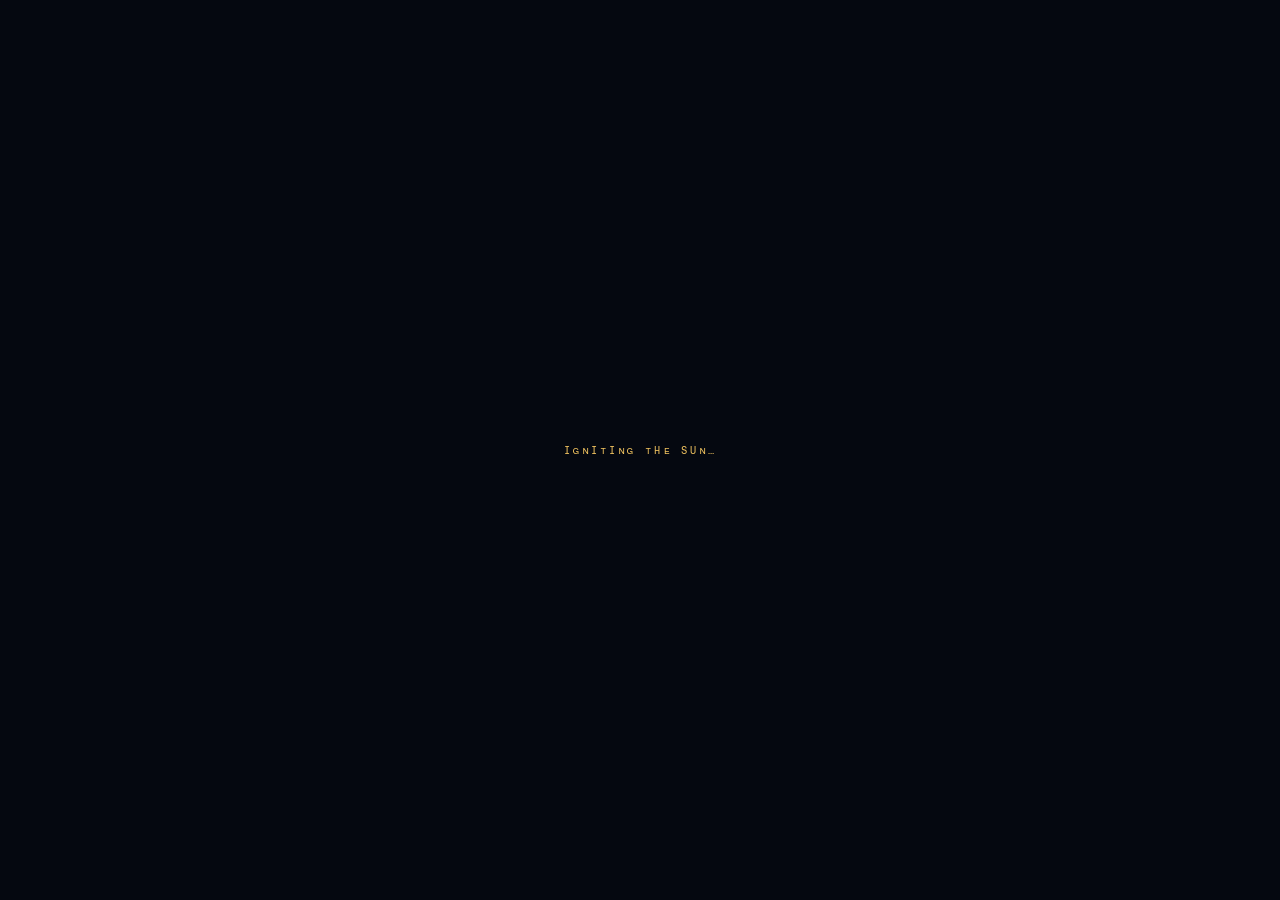
==== index.html @ e5426fbd "Extract shared scene bootstrap and a single body catalog. Collapse duplicated WebGL setup, planet ta" ====
<!DOCTYPE html>
<html lang="en">
<head>
<meta charset="UTF-8">
<meta name="viewport" content="width=device-width, initial-scale=1.0, viewport-fit=cover">
<title>Sol · Terra · Luna — A Light Study</title>
<meta name="description" content="An interactive 3D model of the Sun, Earth, and Moon — watch day and night, the Moon's phases, and eclipses unfold. Free, ad-free astronomy for curious kids.">
<meta name="theme-color" content="#050810">
<link rel="canonical" href="https://tinyastronomer.com/">
<link rel="icon" href="favicon.svg" type="image/svg+xml">
<link rel="apple-touch-icon" href="apple-touch-icon.png">
<meta property="og:type" content="website">
<meta property="og:site_name" content="An Interactive Solar System">
<meta property="og:title" content="Sol · Terra · Luna — A Light Study">
<meta property="og:description" content="An interactive 3D model of the Sun, Earth, and Moon — watch day and night, the Moon's phases, and eclipses unfold. Free, ad-free astronomy for curious kids.">
<meta property="og:url" content="https://tinyastronomer.com/">
<meta property="og:image" content="https://tinyastronomer.com/assets/og-cover.png">
<meta property="og:image:width" content="1200">
<meta property="og:image:height" content="630">
<meta name="twitter:card" content="summary_large_image">
<meta name="twitter:title" content="Sol · Terra · Luna — A Light Study">
<meta name="twitter:description" content="An interactive 3D model of the Sun, Earth, and Moon — watch day and night, the Moon's phases, and eclipses. Free, ad-free astronomy for kids.">
<meta name="twitter:image" content="https://tinyastronomer.com/assets/og-cover.png">
<link rel="preconnect" href="https://fonts.googleapis.com">
<link rel="preconnect" href="https://fonts.gstatic.com" crossorigin>
<link href="https://fonts.googleapis.com/css2?family=Fragment+Mono&family=Newsreader:opsz,wght@6..72,300;6..72,400;6..72,500;6..72,600&display=swap" rel="stylesheet">
<link rel="stylesheet" href="common.css?v=20260728-13">
<style>
  /* Shared design tokens & component styles live in common.css.
     Only page-specific rules for the light study remain here. */
  .info-panel { top: 132px; }
  .info-panel .fact-callout .fact-tag { color: var(--accent-warm); }

  /* ──── Side presets use the shared .side-rail / .rail-btn in common.css ──── */
  .preset-btn .num { margin-left: 0; }

  /* ──── Tooltip label colour variants (base .label-3d is in common.css) ──── */
  .label-3d.sun { color: var(--accent); border-color: rgba(244, 197, 96, 0.3); }
  .label-3d.earth { color: var(--accent-cool); border-color: rgba(106, 176, 255, 0.3); }
  .label-3d.moon { color: #c9c5b8; border-color: rgba(201, 197, 184, 0.3); }

  /* ──── Mobile ──── */
  @media (max-width: 820px) {
    .info-panel {
      top: auto;
      bottom: 200px;
      left: 16px;
      right: 16px;
      width: auto;
      padding: 16px 18px;
      max-height: min(42vh, calc(100dvh - 480px));
      overflow: auto;
    }
    .info-title { font-size: 18px; }
    .info-body { font-size: 12px; }
    .info-panel .fact-callout { font-size: 11px; margin-top: 10px; padding-top: 8px; }
    .speed-slider { width: 80px; }
    .toggle-btn { padding: 5px 8px; font-size: 8px; }
  }
  @media (max-height: 520px) and (orientation: landscape) {
    .info-panel { top: 80px !important; max-height: calc(100dvh - 156px) !important; }
  }
</style>
</head>
<body>

<main id="canvas-container" aria-label="3D model of the Sun, Earth, and Moon"></main>

<div class="loader" id="loader" role="status" aria-live="polite">
  <div class="loader-text">Igniting the sun…</div>
</div>
<noscript>
  <div class="loader" role="alert" style="z-index:101">
    <div class="loader-text" style="animation:none">JavaScript is required to explore this page.</div>
  </div>
</noscript>

<header class="header">
  <div>
    <h1 class="title">Sol · Terra · Luna<br><em>a study of light</em></h1>
    <div class="subtitle">Interactive · Three Bodies · One Star</div>
  </div>
  <div class="header-meta">
    <div>Earth Day · <span id="meta-day">0.00</span></div>
    <div>Moon Phase · <span id="meta-phase">New</span></div>
    <div>Geometry · <span id="meta-event">Aligned</span></div>
    <div>Model · <span>Earth-centered · not to scale</span></div>
  </div>
</header>

<aside class="info-panel">
  <div class="info-label" id="info-label">— Observation —</div>
  <h2 class="info-title" id="info-title">A world half-lit</h2>
  <p class="info-body" id="info-body">
    The Sun illuminates only the half of Earth that faces it. As Earth spins on its tilted axis,
    the boundary between day and night — called the <strong>terminator</strong> — sweeps across
    the surface, giving every place its turn in the light.
  </p>
  <div class="fact-callout" id="info-fact">
    <span class="fact-tag">✦ Did you know?</span>
    <span id="info-fact-text"></span>
  </div>
</aside>

<div class="side-rail" id="presets" role="group" aria-label="Observation presets">
  <button type="button" class="rail-btn preset-btn active" data-preset="free" aria-pressed="true">
    <span class="num">01</span>
    <span class="lbl">Free <em>observation</em></span>
  </button>
  <button type="button" class="rail-btn preset-btn" data-preset="daynight" aria-pressed="false">
    <span class="num">02</span>
    <span class="lbl">Day &amp; <em>Night</em></span>
  </button>
  <button type="button" class="rail-btn preset-btn" data-preset="phases" aria-pressed="false">
    <span class="num">03</span>
    <span class="lbl">Lunar <em>Phases</em></span>
  </button>
  <button type="button" class="rail-btn preset-btn" data-preset="solar" aria-pressed="false">
    <span class="num">04</span>
    <span class="lbl">Solar <em>Eclipse</em></span>
  </button>
  <button type="button" class="rail-btn preset-btn" data-preset="lunar" aria-pressed="false">
    <span class="num">05</span>
    <span class="lbl">Lunar <em>Eclipse</em></span>
  </button>
</div>

<div class="controls">
  <button type="button" class="play-btn" id="play-btn" aria-label="Pause simulation">
    <svg id="play-icon" viewBox="0 0 12 12" fill="currentColor"><path d="M2 1 L10 6 L2 11 Z"/></svg>
  </button>
  <div class="speed-group">
    <span class="speed-label">Speed</span>
    <input type="range" class="speed-slider" id="speed-slider" min="-3" max="3" step="0.1" value="0" aria-label="Simulation speed" aria-valuetext="1.0× speed">
    <span class="speed-value" id="speed-value">1.0×</span>
  </div>
  <div class="divider"></div>
  <div class="toggle-group">
    <button type="button" class="toggle-btn active" id="toggle-orbits" aria-pressed="true">Orbits</button>
    <button type="button" class="toggle-btn active" id="toggle-labels" aria-pressed="true">Labels</button>
    <button type="button" class="toggle-btn" id="toggle-axis" aria-pressed="false">Axis</button>
  </div>
</div>

<div class="hint">
  <span class="key">Drag</span> or <span class="key">Arrows</span> to rotate · <span class="key">Scroll</span> or <span class="key">+ −</span> to zoom
</div>

<div class="label-3d sun" id="label-sun" aria-hidden="true">Sun</div>
<div class="label-3d earth" id="label-earth" aria-hidden="true">Earth</div>
<div class="label-3d moon" id="label-moon" aria-hidden="true">Moon</div>

<script src="common.js?v=20260728-13"></script>
<script src="data.js?v=20260728-13"></script>
<script src="vendor/three/three.min.js"></script>
<script src="vendor/three/CopyShader.js"></script>
<script src="vendor/three/LuminosityHighPassShader.js"></script>
<script src="vendor/three/GammaCorrectionShader.js"></script>
<script src="vendor/three/FXAAShader.js"></script>
<script src="vendor/three/EffectComposer.js"></script>
<script src="vendor/three/RenderPass.js"></script>
<script src="vendor/three/ShaderPass.js"></script>
<script src="vendor/three/UnrealBloomPass.js"></script>
<script>
'use strict';

// ─────────────────────────────────────────────────────────
// 1. SCENE SETUP
// ─────────────────────────────────────────────────────────
const setup = SPACE.createScene({
  bloom: { strength: 0.55, radius: 0.45, threshold: 0.82 },
  canvasLabel: '3D model of the Sun, Earth, and Moon. Focus it and use the arrow keys to rotate, plus and minus to zoom.',
  shadowMap: true
});
if (!setup) throw new Error('WebGL unavailable');
const scene = setup.scene;
const camera = setup.camera;
const renderer = setup.renderer;
const composer = setup.composer;
const quality = setup.quality;

// ─────────────────────────────────────────────────────────
// 2. PHYSICAL RATIOS AND DISPLAY SCALES
// Radii/distances are compressed so all three bodies remain visible. Angular
// relationships, inclinations, eccentricity, and relative periods use accepted
// astronomical values.
// ─────────────────────────────────────────────────────────
const SUN_RADIUS    = 3.5;
const EARTH_RADIUS  = 1.0;
const MOON_RADIUS   = 0.2727;
const SUN_DISTANCE  = 32;     // compressed display distance
const MOON_DISTANCE = 4.2;
const EARTH_TILT = THREE.MathUtils.degToRad(SPACE_DATA.BODIES.earth.tiltDeg);
const MOON_ORBIT_INCLINATION = THREE.MathUtils.degToRad(5.145);
const MOON_ORBIT_ECCENTRICITY = 0.0549;
const EARTH_DAYS_PER_YEAR = 365.256;
const EARTH_DAYS_PER_MOON_ORBIT = 27.321661;
const NODE_PRECESSION_YEARS = 18.6;

// ─────────────────────────────────────────────────────────
// 3. STARFIELD AND SUN (shared SPACE primitives)
// ─────────────────────────────────────────────────────────
const starLayer = SPACE.createStarfield();
scene.add(starLayer.points);
const starUniforms = starLayer.uniforms;

const SUN = SPACE.createSun(SUN_RADIUS);
const sunGroup = SUN.group;
const sunUniforms = SUN.uniforms;
const sunCorona = SUN.corona;
sunGroup.position.set(-SUN_DISTANCE, 0, 0);
scene.add(sunGroup);

// directional light from the sun (parallel rays — realistic for distant star)
const sunLight = new THREE.DirectionalLight(0xffeacc, 2.2);
sunLight.position.copy(sunGroup.position);
sunLight.target.position.set(0, 0, 0);
sunLight.castShadow = true;
sunLight.shadow.mapSize.width  = 2048;
sunLight.shadow.mapSize.height = 2048;
sunLight.shadow.camera.near = 1;
sunLight.shadow.camera.far  = 80;
const SHADOW_BOUND = 6;
sunLight.shadow.camera.left   = -SHADOW_BOUND;
sunLight.shadow.camera.right  =  SHADOW_BOUND;
sunLight.shadow.camera.top    =  SHADOW_BOUND;
sunLight.shadow.camera.bottom = -SHADOW_BOUND;
sunLight.shadow.bias = -0.0005;
scene.add(sunLight);
scene.add(sunLight.target);
quality.setShadowLight(sunLight);

// faint ambient so dark sides aren't pitch black
scene.add(new THREE.AmbientLight(0x223355, 0.18));

// ─────────────────────────────────────────────────────────
// 4. EARTH (photographic day/night maps + procedural moon)
// ─────────────────────────────────────────────────────────
function createMoonTextures() {
  const W = 1024;
  const H = 512;
  const colorCanvas = document.createElement('canvas');
  const bumpCanvas = document.createElement('canvas');
  colorCanvas.width = bumpCanvas.width = W;
  colorCanvas.height = bumpCanvas.height = H;
  const ctx = colorCanvas.getContext('2d');
  const bumpCtx = bumpCanvas.getContext('2d');

  const base = ctx.createLinearGradient(0, 0, 0, H);
  base.addColorStop(0, '#858582');
  base.addColorStop(0.22, '#aaa9a3');
  base.addColorStop(0.5, '#b8b6ae');
  base.addColorStop(0.78, '#aaa9a3');
  base.addColorStop(1, '#858582');
  ctx.fillStyle = base;
  ctx.fillRect(0, 0, W, H);
  bumpCtx.fillStyle = '#808080';
  bumpCtx.fillRect(0, 0, W, H);

  // Repeatable surface detail keeps the Moon stable between reloads.
  const random = SPACE.seededRandom(7419);

  for (let i = 0; i < 3500; i++) {
    const shade = 118 + Math.floor(random() * 48);
    ctx.fillStyle = `rgba(${shade},${shade},${shade - 3},0.11)`;
    ctx.fillRect(random() * W, random() * H, 1.2, 1.2);
  }

  // A restrained set of fixed maria reads more like the real lunar near side
  // than a different collection of random dark circles on every load.
  const maria = [
    [470, 218, 108, 62], [585, 190, 72, 48], [645, 278, 92, 55],
    [370, 290, 64, 42], [530, 330, 74, 38], [750, 205, 48, 34]
  ];
  maria.forEach(([x, y, rx, ry]) => {
    ctx.save();
    ctx.translate(x, y);
    ctx.scale(1, ry / rx);
    const grad = ctx.createRadialGradient(0, 0, 0, 0, 0, rx);
    grad.addColorStop(0, 'rgba(63,64,63,0.5)');
    grad.addColorStop(0.72, 'rgba(76,77,75,0.34)');
    grad.addColorStop(1, 'rgba(90,90,87,0)');
    ctx.fillStyle = grad;
    ctx.beginPath();
    ctx.arc(0, 0, rx, 0, Math.PI * 2);
    ctx.fill();
    ctx.restore();
  });

  for (let i = 0; i < 260; i++) {
    const x = random() * W;
    const y = 14 + random() * (H - 28);
    const r = 2 + random() * random() * 27;
    [-W, 0, W].forEach(offset => {
      const cx = x + offset;
      const colorGrad = ctx.createRadialGradient(cx - r * 0.12, y - r * 0.12, 0, cx, y, r);
      colorGrad.addColorStop(0, 'rgba(60,60,58,0.42)');
      colorGrad.addColorStop(0.62, 'rgba(83,83,80,0.22)');
      colorGrad.addColorStop(0.78, 'rgba(220,218,205,0.26)');
      colorGrad.addColorStop(1, 'rgba(150,148,142,0)');
      ctx.fillStyle = colorGrad;
      ctx.beginPath();
      ctx.arc(cx, y, r, 0, Math.PI * 2);
      ctx.fill();

      const bumpGrad = bumpCtx.createRadialGradient(cx, y, 0, cx, y, r);
      bumpGrad.addColorStop(0, '#686868');
      bumpGrad.addColorStop(0.62, '#747474');
      bumpGrad.addColorStop(0.78, '#999999');
      bumpGrad.addColorStop(1, '#808080');
      bumpCtx.fillStyle = bumpGrad;
      bumpCtx.beginPath();
      bumpCtx.arc(cx, y, r, 0, Math.PI * 2);
      bumpCtx.fill();
    });
  }

  const color = new THREE.CanvasTexture(colorCanvas);
  const bump = new THREE.CanvasTexture(bumpCanvas);
  color.encoding = THREE.sRGBEncoding;
  [color, bump].forEach(tex => {
    tex.wrapS = THREE.RepeatWrapping;
    tex.wrapT = THREE.ClampToEdgeWrapping;
    tex.anisotropy = 8;
  });
  return { color, bump };
}

const loadingManager = new THREE.LoadingManager();
const textureLoader = new THREE.TextureLoader(loadingManager);

function loadEarthTexture(path, colorTexture = false) {
  const texture = textureLoader.load(path);
  texture.wrapS = THREE.RepeatWrapping;
  texture.wrapT = THREE.ClampToEdgeWrapping;
  texture.anisotropy = Math.min(8, renderer.capabilities.getMaxAnisotropy());
  if (colorTexture) texture.encoding = THREE.sRGBEncoding;
  return texture;
}

// Lightweight photographic maps replace the illustrative canvas continents.
const earthTexture = loadEarthTexture('assets/earth/day.jpg', true);
const earthNormalTexture = loadEarthTexture('assets/earth/normal.jpg');
const earthSpecularTexture = loadEarthTexture('assets/earth/specular.jpg');
const nightTexture = loadEarthTexture('assets/earth/lights.jpg', true);
const moonTextures = createMoonTextures();

// Earth: phong base (keeps shadow support for eclipses) + injected
// night-lights pass that fades in as each region rotates into darkness
const earthNightUniforms = {
  nightMap: { value: nightTexture },
  sunDirView: { value: new THREE.Vector3(-1, 0, 0) }  // sun dir in view space, updated per frame
};

const earthMaterial = new THREE.MeshPhongMaterial({
  map: earthTexture,
  normalMap: earthNormalTexture,
  normalScale: new THREE.Vector2(0.55, 0.55),
  specularMap: earthSpecularTexture,
  specular: new THREE.Color(0x596779),
  shininess: 24
});
earthMaterial.onBeforeCompile = (shader) => {
  shader.uniforms.nightMap = earthNightUniforms.nightMap;
  shader.uniforms.sunDirView = earthNightUniforms.sunDirView;
  shader.fragmentShader =
    'uniform sampler2D nightMap;\nuniform vec3 sunDirView;\n' +
    shader.fragmentShader.replace(
      '#include <emissivemap_fragment>',
      `#include <emissivemap_fragment>
      float dayMix = smoothstep(-0.08, 0.22, dot(normalize(vNormal), sunDirView));
      vec3 cityLights = texture2D(nightMap, vUv).rgb;
      totalEmissiveRadiance += cityLights * (1.0 - dayMix) * 1.6;`
    );
};

const earth = new THREE.Mesh(
  new THREE.SphereGeometry(EARTH_RADIUS, 96, 96),
  earthMaterial
);
earth.castShadow = true;
earth.receiveShadow = true;

// Earth axis is fixed in space and tilted from the ecliptic normal. At the
// starting longitude the Sun is at an equinox; its apparent yearly motion
// around this Earth-centered frame produces the seasons.
const earthGroup = new THREE.Group();
earthGroup.add(earth);
earthGroup.rotation.x = -EARTH_TILT;
scene.add(earthGroup);

// Atmosphere — rim glow that brightens toward the sun-facing limb
const atmosphere = new THREE.Mesh(
  new THREE.SphereGeometry(EARTH_RADIUS * 1.045, 64, 64),
  new THREE.ShaderMaterial({
    transparent: true,
    side: THREE.BackSide,
    blending: THREE.AdditiveBlending,
    depthWrite: false,
    uniforms: { sunDir: { value: new THREE.Vector3(-1, 0, 0) } },
    vertexShader: `
      varying vec3 vN;
      varying vec3 vWN;
      void main() {
        vN = normalize(normalMatrix * normal);
        vWN = normalize(mat3(modelMatrix) * normal);
        gl_Position = projectionMatrix * modelViewMatrix * vec4(position, 1.0);
      }`,
    fragmentShader: `
      varying vec3 vN;
      varying vec3 vWN;
      uniform vec3 sunDir;
      void main() {
        float intensity = pow(max(0.72 - dot(vN, vec3(0.0, 0.0, 1.0)), 0.0), 2.5);
        float sunFacing = clamp(dot(normalize(vWN), sunDir) * 0.5 + 0.5, 0.0, 1.0);
        vec3 col = mix(vec3(0.08, 0.18, 0.45), vec3(0.45, 0.7, 1.0), sunFacing);
        gl_FragColor = vec4(col, 1.0) * intensity * 0.9;
      }`
  })
);
earthGroup.add(atmosphere);

// Earth axis helper line (toggleable)
const axisGeometry = new THREE.BufferGeometry().setFromPoints([
  new THREE.Vector3(0, -1.6, 0),
  new THREE.Vector3(0,  1.6, 0)
]);
const axisLine = new THREE.Line(
  axisGeometry,
  new THREE.LineDashedMaterial({
    color: 0xf4c560, dashSize: 0.08, gapSize: 0.06, transparent: true, opacity: 0.55
  })
);
axisLine.computeLineDistances();
axisLine.visible = false;
earthGroup.add(axisLine);

// ─────────────────────────────────────────────────────────
// 5. MOON
// ─────────────────────────────────────────────────────────
const moonMaterial = new THREE.MeshPhongMaterial({
  map: moonTextures.color,
  bumpMap: moonTextures.bump,
  bumpScale: 0.018,
  specular: new THREE.Color(0x111111),
  shininess: 1
});
const moon = new THREE.Mesh(
  new THREE.SphereGeometry(MOON_RADIUS, 64, 64),
  moonMaterial
);
moon.castShadow = true;
moon.receiveShadow = true;
scene.add(moon);

// Moon orbit ring: a slightly eccentric ellipse with Earth at one focus.
const orbitPoints = [];
const orbitSegments = 128;
const moonSemiMinor = MOON_DISTANCE * Math.sqrt(1 - MOON_ORBIT_ECCENTRICITY ** 2);
for (let i = 0; i <= orbitSegments; i++) {
  const eccentricAnomaly = (i / orbitSegments) * Math.PI * 2;
  orbitPoints.push(new THREE.Vector3(
    MOON_DISTANCE * (Math.cos(eccentricAnomaly) - MOON_ORBIT_ECCENTRICITY),
    0,
    moonSemiMinor * Math.sin(eccentricAnomaly)
  ));
}
const orbitLine = new THREE.Line(
  new THREE.BufferGeometry().setFromPoints(orbitPoints),
  new THREE.LineBasicMaterial({ color: 0xffffff, transparent: true, opacity: 0.12 })
);
const moonOrbitFrame = new THREE.Group();
moonOrbitFrame.add(orbitLine);
scene.add(moonOrbitFrame);

// ─────────────────────────────────────────────────────────
// 7. CAMERA CONTROLS (shared orbit controls)
// ─────────────────────────────────────────────────────────
const cam = SPACE.createOrbitControls(camera, renderer.domElement, {
  maxDistance: 55,
  minDistance: 3
});
SPACE.bindCameraKeys(cam, { maxDistance: 55, minDistance: 3 });

// ─────────────────────────────────────────────────────────
// 8. SIMULATION STATE
// ─────────────────────────────────────────────────────────
const sim = {
  time: 0,           // simulation time
  visualTime: 0,     // shader/corona time, frozen whenever the simulation is paused
  speed: 1,          // -3..3 (slider) but we use sliderToSpeed
  playing: !SPACE.prefersReducedMotion,
  earthSpinSpeed: 0.6, // one displayed rotation represents one mean Earth day
  moonOrbitSpeed: 0.6 / EARTH_DAYS_PER_MOON_ORBIT,
  sunYearSpeed: 0.6 / EARTH_DAYS_PER_YEAR,
  nodePrecessionSpeed: -0.6 / (EARTH_DAYS_PER_YEAR * NODE_PRECESSION_YEARS),
  moonPhaseAngle: 0, // mean anomaly
  sunLongitude: Math.PI,
  moonNodeLongitude: THREE.MathUtils.degToRad(32),
  showOrbits: true,
  showLabels: true,
  showAxis: false,
  preset: 'free'
};

function sliderToSpeed(v) {
  // map -3..3 nonlinearly: at 0 = 1×, slider=1 → 2×, slider=2 → ~4×, etc.
  return Math.pow(2, v);
}

// ─────────────────────────────────────────────────────────
// 9. UI
// ─────────────────────────────────────────────────────────
const playBtn   = document.getElementById('play-btn');
const playIcon  = document.getElementById('play-icon');
const speedSlider = document.getElementById('speed-slider');
const speedValue  = document.getElementById('speed-value');
const toggleOrbits = document.getElementById('toggle-orbits');
const toggleLabels = document.getElementById('toggle-labels');
const toggleAxis   = document.getElementById('toggle-axis');
const presetEls    = document.querySelectorAll('.preset-btn');
const labelSun   = document.getElementById('label-sun');
const labelEarth = document.getElementById('label-earth');
const labelMoon  = document.getElementById('label-moon');
const metaDay    = document.getElementById('meta-day');
const metaPhase  = document.getElementById('meta-phase');
const metaEvent  = document.getElementById('meta-event');
const infoLabel  = document.getElementById('info-label');
const infoTitle  = document.getElementById('info-title');
const infoBody   = document.getElementById('info-body');
const infoFactText = document.getElementById('info-fact-text');

const updatePlayButton = SPACE.wirePlayPause(playBtn, playIcon, sim);
function setPlaying(playing) {
  sim.playing = playing;
  updatePlayButton();
}

speedSlider.addEventListener('input', () => {
  const v = parseFloat(speedSlider.value);
  const s = sliderToSpeed(v);
  sim.speed = s;
  speedValue.textContent = s.toFixed(s < 1 ? 2 : 1) + '×';
  speedSlider.setAttribute('aria-valuetext', `${speedValue.textContent} speed`);
});

toggleOrbits.addEventListener('click', () => {
  sim.showOrbits = !sim.showOrbits;
  orbitLine.visible = sim.showOrbits;
  toggleOrbits.classList.toggle('active', sim.showOrbits);
  toggleOrbits.setAttribute('aria-pressed', String(sim.showOrbits));
});
toggleLabels.addEventListener('click', () => {
  sim.showLabels = !sim.showLabels;
  toggleLabels.classList.toggle('active', sim.showLabels);
  toggleLabels.setAttribute('aria-pressed', String(sim.showLabels));
  [labelSun, labelEarth, labelMoon].forEach(l => {
    l.style.display = sim.showLabels ? '' : 'none';
  });
});
toggleAxis.addEventListener('click', () => {
  sim.showAxis = !sim.showAxis;
  axisLine.visible = sim.showAxis;
  toggleAxis.classList.toggle('active', sim.showAxis);
  toggleAxis.setAttribute('aria-pressed', String(sim.showAxis));
});

// ─────────────────────────────────────────────────────────
// 10. PRESETS
// ─────────────────────────────────────────────────────────
const presetData = {
  free: {
    label: '— Observation —',
    title: 'A world half-lit',
    body: '<strong>The Sun</strong> illuminates only the half of <strong>Earth</strong> that faces it. This is an Earth-centered reference view: Earth stays in the middle while the Sun traces its apparent yearly path. Distances are compressed, but the tilts and timing ratios are astronomical.',
    fact: 'The Sun is so big that about 1.3 million Earths could fit inside it. Its displayed size here is enlarged so the whole system remains visible.',
    apply: () => {
      sim.moonNodeLongitude = THREE.MathUtils.degToRad(32);
    }
  },
  daynight: {
    label: '— Phenomenon 01 —',
    title: 'Day & Night',
    body: 'Notice how exactly half of Earth is lit at any moment. The other half is in <strong>night</strong> — watch the city lights appear as each continent rotates into darkness. Earth completes one mean solar rotation every 24 hours. Its <strong>23.4° axial tilt</strong> changes day length through the seasons.',
    fact: 'When it\'s lunchtime where you live, kids on the opposite side of Earth are fast asleep at midnight.',
    apply: () => {
      setPlaying(true);
      sim.speed = 1;
      speedSlider.value = '0';
      speedValue.textContent = '1.0×';
      speedSlider.setAttribute('aria-valuetext', '1.0× speed');
      sim.moonPhaseAngle = Math.PI * 0.5; // park moon out of the way
      sim.moonNodeLongitude = THREE.MathUtils.degToRad(32);
      cam.azimuthTarget = 0.3;
      cam.elevationTarget = 0.15;
      cam.distanceTarget = 6;
      cam.target.set(0, 0, 0);
    }
  },
  phases: {
    label: '— Phenomenon 02 —',
    title: 'Lunar Phases',
    body: 'The Moon doesn\'t make its own light — it reflects sunlight. Half is always lit, but we see different fractions as it moves. The Moon orbits relative to the stars in <strong>27.3 days</strong>; because Earth also travels around the Sun, the phase cycle takes <strong>29.5 days</strong>.',
    fact: 'The Moon rotates once per orbit, keeping nearly the same face toward Earth. Small real wobbles called libration are omitted here.',
    apply: () => {
      setPlaying(true);
      sim.moonNodeLongitude = THREE.MathUtils.degToRad(32);
      sim.speed = 1.5;
      speedSlider.value = Math.log2(1.5).toFixed(2);
      speedValue.textContent = '1.5×';
      speedSlider.setAttribute('aria-valuetext', '1.5× speed');
      cam.azimuthTarget = 0.5;
      cam.elevationTarget = 0.5;
      cam.distanceTarget = 12;
      cam.target.set(0, 0, 0);
    }
  },
  solar: {
    label: '— Phenomenon 03 —',
    title: 'Solar Eclipse',
    body: 'When the <strong>Moon passes between the Sun and Earth</strong>, it casts a small shadow on Earth\'s surface. Anyone standing inside that shadow sees the Sun blocked — a <strong>solar eclipse</strong>. It happens at new moon, but only when the Moon\'s tilted orbit aligns precisely with the Sun-Earth line.',
    fact: 'The Moon\'s shadow races across Earth faster than 2,000 km/h — quicker than any jet plane.',
    apply: () => {
      setPlaying(false);
      sim.sunLongitude = Math.PI;
      sim.moonNodeLongitude = 0;
      sim.moonPhaseAngle = Math.PI; // moon between sun (-X) and earth → moon at -X side
      cam.azimuthTarget = -1.4;
      cam.elevationTarget = 0.1;
      cam.distanceTarget = 8;
      cam.target.set(-1, 0, 0);
    }
  },
  lunar: {
    label: '— Phenomenon 04 —',
    title: 'Lunar Eclipse',
    body: 'When the <strong>Earth passes between the Sun and Moon</strong>, Earth\'s shadow falls onto the Moon. The full moon dims dramatically and can take on a muted copper tone from sunlight filtered through Earth\'s atmosphere. This is a <strong>lunar eclipse</strong>, visible to anyone on Earth\'s night side.',
    fact: 'The copper tint is real but usually subtle: Earth\'s atmosphere removes more blue light while bending the remaining warm light into the shadow.',
    apply: () => {
      setPlaying(false);
      sim.sunLongitude = Math.PI;
      sim.moonNodeLongitude = 0;
      sim.moonPhaseAngle = 0; // moon at +X, earth between sun and moon
      cam.azimuthTarget = 1.4;
      cam.elevationTarget = 0.1;
      cam.distanceTarget = 9;
      cam.target.set(1, 0, 0);
    }
  }
};

function applyPreset(name) {
  sim.preset = name;
  presetEls.forEach(el => {
    const active = el.dataset.preset === name;
    el.classList.toggle('active', active);
    el.setAttribute('aria-pressed', String(active));
  });
  const p = presetData[name];
  infoLabel.textContent = p.label;
  infoTitle.textContent = p.title;
  infoBody.innerHTML = p.body;
  infoFactText.textContent = p.fact;
  p.apply();
}
presetEls.forEach(el => {
  el.addEventListener('click', () => applyPreset(el.dataset.preset));
});

// ─────────────────────────────────────────────────────────
// 11. ORBIT AND PHASE GEOMETRY
// ─────────────────────────────────────────────────────────
function solveEccentricAnomaly(meanAnomaly) {
  let eccentricAnomaly = meanAnomaly;
  for (let i = 0; i < 5; i++) {
    eccentricAnomaly -= (
      eccentricAnomaly
      - MOON_ORBIT_ECCENTRICITY * Math.sin(eccentricAnomaly)
      - meanAnomaly
    ) / (1 - MOON_ORBIT_ECCENTRICITY * Math.cos(eccentricAnomaly));
  }
  return eccentricAnomaly;
}

function describePhase(moonPos, sunPos) {
  const moonLongitude = Math.atan2(moonPos.z, moonPos.x);
  const sunLongitude = Math.atan2(sunPos.z, sunPos.x);
  const relative = (
    (moonLongitude - sunLongitude) % (Math.PI * 2) + Math.PI * 2
  ) % (Math.PI * 2);
  const deg = THREE.MathUtils.radToDeg(relative);

  if (deg < 22.5 || deg >= 337.5) return 'New';
  if (deg < 67.5) return 'Waxing Crescent';
  if (deg < 112.5) return 'First Quarter';
  if (deg < 157.5) return 'Waxing Gibbous';
  if (deg < 202.5) return 'Full';
  if (deg < 247.5) return 'Waning Gibbous';
  if (deg < 292.5) return 'Last Quarter';
  return 'Waning Crescent';
}

const _sunDirWorld = new THREE.Vector3();
const _moonDir = new THREE.Vector3();

function detectEvent(moonPos) {
  _sunDirWorld.copy(sunGroup.position).normalize();
  _moonDir.copy(moonPos).normalize();
  const dot = THREE.MathUtils.clamp(_sunDirWorld.dot(_moonDir), -1, 1);
  const solarSeparation = Math.acos(dot);
  const lunarSeparation = Math.acos(-dot);

  // Physical angular tolerances, independent of the compressed display scale.
  if (solarSeparation < THREE.MathUtils.degToRad(0.55)) return 'Solar Eclipse';
  if (lunarSeparation < THREE.MathUtils.degToRad(1.0)) return 'Lunar Eclipse';
  if (solarSeparation < THREE.MathUtils.degToRad(2.0)) return 'Near Solar Node';
  if (lunarSeparation < THREE.MathUtils.degToRad(2.0)) return 'Near Lunar Node';
  return '—';
}

// ─────────────────────────────────────────────────────────
// 12. ANIMATION LOOP
// ─────────────────────────────────────────────────────────
let lastT = performance.now();
const _sunDirView = new THREE.Vector3();
const _orbitNodeAxis = new THREE.Vector3();
const _orbitTiltQuat = new THREE.Quaternion();
const _orbitNormal = new THREE.Vector3();
const _moonBasePosition = new THREE.Vector3();

function animate() {
  requestAnimationFrame(animate);
  const now = performance.now();
  const rawDt = (now - lastT) / 1000;
  const dt = Math.min(rawDt, 0.05);
  lastT = now;
  quality.frame(rawDt);

  if (sim.playing) {
    sim.time += dt * sim.speed;
    sim.visualTime += dt;
    sim.moonPhaseAngle += dt * sim.speed * sim.moonOrbitSpeed;
    sim.sunLongitude += dt * sim.speed * sim.sunYearSpeed;
    sim.moonNodeLongitude += dt * sim.speed * sim.nodePrecessionSpeed;
  }

  // Earth rotates eastward (CCW from above the north pole). Three.js +rotation.y
  // is right-hand around +Y, so from above the north pole it is CCW = eastward.
  // Face-on with north up, +Y also carries the near-side surface toward geographic
  // east. Do not negate this sign.
  earth.rotation.y = sim.time * sim.earthSpinSpeed;

  // The Sun's apparent annual path in this explicitly Earth-centered frame.
  sunGroup.position.set(
    Math.cos(sim.sunLongitude) * SUN_DISTANCE,
    0,
    Math.sin(sim.sunLongitude) * SUN_DISTANCE
  );
  sunLight.position.copy(sunGroup.position);

  // Incline the eccentric lunar orbit around its slowly precessing node line.
  _orbitNodeAxis.set(
    Math.cos(sim.moonNodeLongitude),
    0,
    Math.sin(sim.moonNodeLongitude)
  );
  _orbitTiltQuat.setFromAxisAngle(_orbitNodeAxis, MOON_ORBIT_INCLINATION);
  moonOrbitFrame.quaternion.copy(_orbitTiltQuat);

  const eccentricAnomaly = solveEccentricAnomaly(sim.moonPhaseAngle);
  _moonBasePosition.set(
    MOON_DISTANCE * (Math.cos(eccentricAnomaly) - MOON_ORBIT_ECCENTRICITY),
    0,
    moonSemiMinor * Math.sin(eccentricAnomaly)
  );
  moon.position.copy(_moonBasePosition).applyQuaternion(_orbitTiltQuat);

  // Synchronous rotation: the same lunar hemisphere remains Earth-facing.
  _orbitNormal.set(0, 1, 0).applyQuaternion(_orbitTiltQuat);
  moon.up.copy(_orbitNormal);
  moon.lookAt(0, 0, 0);

  // Smooth camera
  cam.update();

  // Animated shader clocks
  const t = SPACE.prefersReducedMotion ? 0 : sim.visualTime;
  sunUniforms.uTime.value = t;
  starUniforms.uTime.value = t;

  // Subtle sun "breath" — corona shimmer
  sunCorona.scale.setScalar(1 + Math.sin(t * 1.5) * 0.015);

  // Night-lights shader needs the sun direction in view space
  _sunDirView.copy(sunGroup.position).normalize()
    .transformDirection(camera.matrixWorldInverse);
  earthNightUniforms.sunDirView.value.copy(_sunDirView);
  _sunDirWorld.copy(sunGroup.position).normalize();
  atmosphere.material.uniforms.sunDir.value.copy(_sunDirWorld);

  // In totality the Moon is very dim; filtered sunlight adds only a restrained
  // copper cast rather than the previous saturated red glow.
  _moonDir.copy(moon.position).normalize();
  const lunarSeparation = Math.acos(THREE.MathUtils.clamp(
    -_sunDirWorld.dot(_moonDir), -1, 1
  ));
  const eclipseT = 1 - THREE.MathUtils.smoothstep(
    lunarSeparation,
    THREE.MathUtils.degToRad(0.35),
    THREE.MathUtils.degToRad(1.0)
  );
  moonMaterial.color.setRGB(
    1.0 - 0.35 * eclipseT,
    1.0 - 0.55 * eclipseT,
    1.0 - 0.68 * eclipseT
  );
  moonMaterial.emissive.setRGB(
    0.055 * eclipseT,
    0.018 * eclipseT,
    0.006 * eclipseT
  );

  // Labels
  SPACE.projectToScreen(sunGroup, labelSun, camera, -50, sim.showLabels);
  SPACE.projectToScreen(earthGroup, labelEarth, camera, -38, sim.showLabels);
  SPACE.projectToScreen(moon, labelMoon, camera, -22, sim.showLabels);

  // Telemetry
  const dayFraction = (sim.time * sim.earthSpinSpeed) / (Math.PI * 2);
  SPACE.setText(metaDay, (dayFraction % 1).toFixed(2));
  SPACE.setText(metaPhase, describePhase(moon.position, sunGroup.position));
  SPACE.setText(metaEvent, detectEvent(moon.position));

  setup.render();
}

SPACE.createLoader(loadingManager);
requestAnimationFrame(() => { animate(); });

// Start with free preset info
applyPreset('free');

SPACE.buildNav('light');
</script>
</body>
</html>
---- common.css ----
/* ─────────────────────────────────────────────────────────
   Shared design system for the solar-system scenes.
   Page-specific rules stay in each page's own <style> block.
   ───────────────────────────────────────────────────────── */
:root {
  --bg: #050810;
  --ink: #e8ecf4;
  --ink-dim: #8893a8;
  --ink-faint: #8a94a8;
  --accent: #f4c560;
  --accent-warm: #e89248;
  --accent-cool: #6ab0ff;
  --line: rgba(232, 236, 244, 0.08);
  --panel: rgba(8, 12, 22, 0.72);
  --panel-bright: rgba(15, 22, 38, 0.85);
}

* { box-sizing: border-box; margin: 0; padding: 0; }

button:focus-visible,
a:focus-visible,
input:focus-visible {
  outline: 2px solid var(--accent);
  outline-offset: 3px;
}

/* inset so the ring stays visible on the edge-to-edge scene canvas */
canvas:focus-visible {
  outline: 2px solid var(--accent);
  outline-offset: -3px;
}

html, body {
  height: 100%;
  overflow: hidden;
  background: var(--bg);
  color: var(--ink);
  font-family: 'Newsreader', Georgia, serif;
  font-feature-settings: 'ss01', 'ss02';
  -webkit-font-smoothing: antialiased;
}

#canvas-container { position: fixed; inset: 0; z-index: 0; }
canvas { display: block; }

/* ──── Header ──── */
.header {
  position: fixed;
  top: 0; left: 0; right: 0;
  padding: calc(24px + env(safe-area-inset-top, 0px))
           calc(32px + env(safe-area-inset-right, 0px))
           24px
           calc(32px + env(safe-area-inset-left, 0px));
  display: flex;
  justify-content: space-between;
  align-items: flex-start;
  z-index: 10;
  pointer-events: none;
}
.title { font-size: 22px; font-weight: 400; letter-spacing: 0.02em; line-height: 1.1; }
.title em { font-style: italic; color: var(--accent); }
.subtitle {
  font-family: 'Fragment Mono', monospace;
  font-size: 10px; letter-spacing: 0.18em; text-transform: uppercase;
  color: var(--ink-dim); margin-top: 6px;
}
.nav-link, .back-link {
  display: inline-block; margin-top: 10px;
  font-family: 'Fragment Mono', monospace;
  font-size: 9px; letter-spacing: 0.18em; text-transform: uppercase;
  color: var(--ink-dim); text-decoration: none; pointer-events: auto;
  border-bottom: 1px solid transparent; padding-bottom: 2px;
  transition: color 0.2s, border-color 0.2s;
}
.nav-link:hover, .back-link:hover { color: var(--accent); border-color: rgba(244, 197, 96, 0.4); }

.header-meta {
  text-align: right;
  font-family: 'Fragment Mono', monospace;
  font-size: 10px; letter-spacing: 0.18em; text-transform: uppercase;
  color: var(--ink-dim); line-height: 1.6;
}
.header-meta span { color: var(--accent); }

/* ──── Info Panel ──── */
.info-panel {
  position: fixed;
  top: calc(96px + env(safe-area-inset-top, 0px));
  left: calc(24px + env(safe-area-inset-left, 0px));
  width: 320px; max-width: calc(100vw - 48px);
  background: var(--panel);
  backdrop-filter: blur(20px) saturate(140%);
  -webkit-backdrop-filter: blur(20px) saturate(140%);
  border: 1px solid var(--line);
  border-radius: 2px; padding: 22px 24px; z-index: 10;
}
.info-label {
  font-family: 'Fragment Mono', monospace;
  font-size: 9px; letter-spacing: 0.2em; text-transform: uppercase;
  color: var(--accent); margin-bottom: 10px;
}
.info-title {
  font-size: 24px; font-weight: 400; letter-spacing: -0.01em;
  line-height: 1.15; margin-bottom: 12px; font-style: italic;
}
.info-body { font-size: 14px; line-height: 1.55; color: var(--ink-dim); font-weight: 300; }
.info-body strong { color: var(--ink); font-weight: 500; }
.mobile-info-toggle { display: none; }

/* ──── Shared side-rail picker (presets / bodies / seasons / stops) ──── */
.side-rail {
  position: fixed;
  top: 50%;
  right: 24px;
  transform: translateY(-50%);
  display: flex;
  flex-direction: column;
  gap: 6px;
  z-index: 10;
}
.side-rail.scroll {
  max-height: 84dvh;
  overflow: auto;
  scrollbar-width: none;
  -ms-overflow-style: none;
}
.side-rail.scroll::-webkit-scrollbar { display: none; }
.rail-btn {
  background: var(--panel);
  backdrop-filter: blur(20px);
  -webkit-backdrop-filter: blur(20px);
  border: 1px solid var(--line);
  border-radius: 2px;
  padding: 10px 14px;
  color: var(--ink);
  font-family: 'Newsreader', serif;
  font-size: 13px;
  font-weight: 400;
  letter-spacing: 0.01em;
  cursor: pointer;
  text-align: left;
  width: 190px;
  display: flex;
  align-items: center;
  gap: 11px;
  transition: all 0.22s ease;
  position: relative;
}
.rail-btn:hover {
  background: var(--panel-bright);
  border-color: rgba(244, 197, 96, 0.3);
  transform: translateX(-3px);
}
.rail-btn.active {
  border-color: var(--accent);
  background: rgba(244, 197, 96, 0.08);
}
.rail-btn .num {
  font-family: 'Fragment Mono', monospace;
  font-size: 9px;
  color: var(--ink-faint);
  letter-spacing: 0.1em;
  margin-left: auto;
}
.rail-btn.active .num { color: var(--accent); }
.rail-btn em { font-style: italic; color: var(--accent-warm); }
.rail-dot {
  width: 10px;
  height: 10px;
  border-radius: 50%;
  flex-shrink: 0;
  box-shadow: 0 0 6px currentColor;
}
.rail-sep {
  font-family: 'Fragment Mono', monospace;
  font-size: 8px;
  letter-spacing: 0.2em;
  text-transform: uppercase;
  color: var(--ink-faint);
  padding: 8px 4px 3px;
  margin-top: 2px;
}

/* ──── Shared fact rows + highlight callout ──── */
.facts { margin-top: 14px; border-top: 1px solid var(--line); padding-top: 4px; }
.fact-row {
  display: flex;
  gap: 12px;
  padding: 8px 0;
  border-bottom: 1px solid var(--line);
  font-size: 13px;
  line-height: 1.4;
}
.fact-row:last-child { border-bottom: none; }
.fact-key {
  flex-shrink: 0;
  width: 70px;
  font-family: 'Fragment Mono', monospace;
  font-size: 9px;
  letter-spacing: 0.14em;
  text-transform: uppercase;
  color: var(--accent-warm);
  padding-top: 2px;
}
.fact-val { color: var(--ink-dim); font-weight: 300; }
.fact-val strong { color: var(--ink); font-weight: 500; }
.fact-callout {
  margin-top: 16px;
  padding-top: 14px;
  border-top: 1px solid var(--line);
  font-size: 13px;
  line-height: 1.5;
  color: var(--ink-dim);
  font-weight: 300;
}
.fact-callout .fact-tag {
  display: block;
  font-family: 'Fragment Mono', monospace;
  font-size: 9px;
  letter-spacing: 0.2em;
  text-transform: uppercase;
  color: var(--accent);
  margin-bottom: 6px;
}
.fact-callout.framed {
  padding: 14px;
  border: 1px solid rgba(244, 197, 96, 0.25);
  border-radius: 2px;
  background: rgba(244, 197, 96, 0.05);
}
.fact-callout.framed strong { color: var(--accent); font-weight: 500; }
.fact-callout.framed .fact-tag { color: var(--accent-warm); }

/* ──── Bottom Controls ──── */
.controls,
.date-controls,
.walk-controls {
  bottom: calc(24px + env(safe-area-inset-bottom, 0px));
}
.controls {
  position: fixed; left: 50%; transform: translateX(-50%);
  background: var(--panel);
  backdrop-filter: blur(20px) saturate(140%);
  -webkit-backdrop-filter: blur(20px) saturate(140%);
  border: 1px solid var(--line); border-radius: 2px;
  padding: 14px 22px; display: flex; align-items: center; gap: 20px;
  z-index: 10; max-width: calc(100vw - 32px);
}
.play-btn {
  background: var(--accent); color: #1a1408; border: none;
  width: 36px; height: 36px; border-radius: 50%; cursor: pointer;
  display: flex; align-items: center; justify-content: center;
  transition: all 0.2s; flex-shrink: 0;
}
.play-btn:hover { background: #ffd47a; transform: scale(1.05); }
.play-btn svg { width: 14px; height: 14px; }

.speed-group { display: flex; align-items: center; gap: 12px; }
.speed-label {
  font-family: 'Fragment Mono', monospace; font-size: 9px;
  letter-spacing: 0.18em; text-transform: uppercase; color: var(--ink-dim);
}
.speed-slider {
  -webkit-appearance: none; appearance: none;
  width: 130px; height: 24px;
  background: linear-gradient(rgba(232, 236, 244, 0.15), rgba(232, 236, 244, 0.15)) center / 100% 2px no-repeat;
  outline: none; border-radius: 0;
}
.speed-slider::-webkit-slider-thumb {
  -webkit-appearance: none; appearance: none;
  width: 12px; height: 12px; border-radius: 50%; background: var(--accent);
  cursor: pointer; border: 2px solid var(--bg); box-shadow: 0 0 0 1px var(--accent);
}
.speed-slider::-moz-range-thumb {
  width: 12px; height: 12px; border-radius: 50%; background: var(--accent);
  cursor: pointer; border: 2px solid var(--bg);
}
.speed-value {
  font-family: 'Fragment Mono', monospace; font-size: 12px;
  color: var(--ink); min-width: 46px;
}
.divider { width: 1px; height: 24px; background: var(--line); }

.toggle-group { display: flex; gap: 8px; flex-wrap: wrap; }
.toggle-btn {
  background: transparent; border: 1px solid var(--line); color: var(--ink-dim);
  padding: 7px 12px; font-family: 'Fragment Mono', monospace;
  font-size: 9px; letter-spacing: 0.15em; text-transform: uppercase;
  border-radius: 2px; cursor: pointer; transition: all 0.2s; min-height: 32px;
}
.toggle-btn:hover { color: var(--ink); border-color: rgba(232,236,244,0.2); }
.toggle-btn.active {
  color: var(--accent); border-color: rgba(244, 197, 96, 0.4);
  background: rgba(244, 197, 96, 0.05);
}

/* ──── Hint ──── */
.hint {
  position: fixed;
  bottom: calc(24px + env(safe-area-inset-bottom, 0px));
  left: calc(24px + env(safe-area-inset-left, 0px));
  font-family: 'Fragment Mono', monospace; font-size: 9px;
  letter-spacing: 0.18em; text-transform: uppercase; color: var(--ink-faint);
  z-index: 10; line-height: 1.8;
}
.hint .key {
  display: inline-block; padding: 2px 6px; border: 1px solid var(--line);
  border-radius: 2px; margin: 0 4px; color: var(--ink-dim);
}

/* ──── 3D labels ──── */
.label-3d {
  position: absolute; left: 0; top: 0; font-family: 'Fragment Mono', monospace;
  font-size: 10px; letter-spacing: 0.2em; text-transform: uppercase;
  color: var(--ink); pointer-events: none; transform: translate(-50%, -50%);
  padding: 3px 7px; background: rgba(0,0,0,0.4); border: 1px solid var(--line);
  border-radius: 2px; white-space: nowrap; z-index: 5;
  backdrop-filter: blur(8px); -webkit-backdrop-filter: blur(8px);
  transition: opacity 0.3s, color 0.2s, border-color 0.2s;
}

/* ──── Loading ──── */
.loader {
  position: fixed; inset: 0; background: var(--bg);
  display: flex; align-items: center; justify-content: center;
  z-index: 100; transition: opacity 0.8s;
}
.loader.hidden {
  opacity: 0; pointer-events: none; visibility: hidden;
  transition: opacity 0.8s, visibility 0s 0.8s;
}
.loader-text {
  font-family: 'Fragment Mono', monospace; font-size: 10px;
  letter-spacing: 0.3em; text-transform: uppercase; color: var(--accent);
  animation: pulse 1.4s ease-in-out infinite;
}
@keyframes pulse { 0%, 100% { opacity: 0.4; } 50% { opacity: 1; } }

/* ──── Scene switcher (SPACE.buildNav) ──── */
.scene-nav {
  position: fixed;
  top: calc(20px + env(safe-area-inset-top, 0px));
  left: 50%;
  transform: translateX(-50%);
  z-index: 30; font-family: 'Fragment Mono', monospace;
}
.scene-nav-btn {
  background: var(--panel); backdrop-filter: blur(20px); -webkit-backdrop-filter: blur(20px);
  border: 1px solid var(--line); color: var(--ink-dim); border-radius: 2px;
  padding: 7px 14px; font-size: 9px; letter-spacing: 0.2em; text-transform: uppercase;
  cursor: pointer; transition: all 0.2s; white-space: nowrap; min-height: 32px;
}
.scene-nav-btn:hover, .scene-nav.open .scene-nav-btn { color: var(--accent); border-color: rgba(244,197,96,0.4); }
.scene-menu {
  position: absolute; top: 40px; left: 50%; transform: translateX(-50%);
  min-width: 190px; background: var(--panel-bright);
  backdrop-filter: blur(20px); -webkit-backdrop-filter: blur(20px);
  border: 1px solid var(--line); border-radius: 2px; padding: 6px;
  display: none; flex-direction: column; gap: 2px;
}
.scene-menu[hidden] { display: none; }
.scene-nav.open .scene-menu { display: flex; }
.scene-menu a {
  text-decoration: none; color: var(--ink-dim);
  font-size: 11px; letter-spacing: 0.12em; text-transform: uppercase;
  padding: 9px 12px; border-radius: 2px; display: flex; align-items: center; gap: 10px;
  transition: all 0.18s;
}
.scene-menu a:hover { color: var(--ink); background: rgba(255,255,255,0.04); }
.scene-menu a.current { color: var(--accent); }
.scene-menu a .dot { width: 6px; height: 6px; border-radius: 50%; background: currentColor; opacity: 0.5; }
.scene-menu a.current .dot { opacity: 1; }

/* Explore menu is the sole cross-page nav; drop the redundant header links. */
.nav-link,
.back-link {
  display: none !important;
}

/* Tablet headers carry the page identity; on interactive scenes with a
   bottom dock, live telemetry relocates to a compact status strip above it.
   Scrolling pages like Missions keep metadata in the header. */
@media (max-width: 1024px) {
  .header {
    padding: calc(16px + env(safe-area-inset-top, 0px))
             calc(18px + env(safe-area-inset-right, 0px))
             16px
             calc(18px + env(safe-area-inset-left, 0px)) !important;
  }
  .title {
    font-size: 18px !important;
    max-width: calc(100vw - 164px);
  }
  .subtitle {
    display: none !important;
  }
  body:has(.controls) .header-meta,
  body:has(.date-controls) .header-meta,
  body:has(.walk-controls) .header-meta {
    display: flex !important;
    position: fixed;
    bottom: calc(64px + env(safe-area-inset-bottom, 0px));
    left: calc(16px + env(safe-area-inset-left, 0px));
    right: calc(16px + env(safe-area-inset-right, 0px));
    top: auto;
    text-align: left;
    flex-wrap: wrap;
    gap: 2px 14px;
    justify-content: center;
    padding: 7px 12px;
    background: var(--panel);
    backdrop-filter: blur(16px) saturate(140%);
    -webkit-backdrop-filter: blur(16px) saturate(140%);
    border: 1px solid var(--line);
    border-radius: 2px;
    font-size: 9px;
    line-height: 1.45;
    letter-spacing: 0.12em;
    pointer-events: none;
    z-index: 10;
  }

  .controls,
  .date-controls {
    right: 16px !important;
    left: 16px !important;
    width: auto !important;
    max-width: none !important;
    transform: none !important;
    flex-wrap: nowrap !important;
    justify-content: center !important;
    overflow-x: auto;
    overflow-y: hidden;
    overscroll-behavior-x: contain;
    scrollbar-width: none;
    -webkit-mask-image: linear-gradient(90deg, transparent 0, #000 12px, #000 calc(100% - 12px), transparent);
    mask-image: linear-gradient(90deg, transparent 0, #000 12px, #000 calc(100% - 12px), transparent);
  }
  .controls::-webkit-scrollbar,
  .date-controls::-webkit-scrollbar {
    display: none;
  }
  .controls > *,
  .date-controls > * {
    flex: 0 0 auto;
  }
  .controls .speed-group,
  .controls .toggle-group {
    flex-wrap: nowrap;
  }
}

@media (max-width: 820px) {
  .header {
    padding: calc(12px + env(safe-area-inset-top, 0px))
             calc(14px + env(safe-area-inset-right, 0px))
             12px
             calc(14px + env(safe-area-inset-left, 0px)) !important;
  }
  .title {
    font-size: 16px !important;
    max-width: calc(100vw - 132px);
  }
  .scene-nav {
    top: calc(12px + env(safe-area-inset-top, 0px));
    left: auto;
    right: calc(12px + env(safe-area-inset-right, 0px));
    transform: none;
  }
  .scene-nav-btn { padding: 6px 10px; font-size: 8px; }

  /* Keep the scene visible on phones. Educational copy becomes a small
     title drawer and is available on demand instead of covering the model. */
  .info-panel.mobile-info-panel {
    top: auto !important;
    right: 12px !important;
    bottom: calc(118px + env(safe-area-inset-bottom, 0px)) !important;
    left: 12px !important;
    width: auto !important;
    max-width: none !important;
    max-height: min(52dvh, calc(100dvh - 168px)) !important;
    padding: 12px 64px 12px 16px;
    overflow: auto;
    transition: max-height 0.25s ease, padding 0.25s ease;
  }
  .info-panel.mobile-info-panel:not(.is-expanded) {
    max-height: 66px !important;
    overflow: hidden;
  }
  .info-panel.mobile-info-panel:not(.is-expanded) > :not(.info-label):not(.info-title):not(.mobile-info-toggle) {
    display: none !important;
  }
  .info-panel.mobile-info-panel > .info-label {
    margin-bottom: 4px;
    white-space: nowrap;
    overflow: hidden;
    text-overflow: ellipsis;
  }
  .info-panel.mobile-info-panel > .info-title {
    margin-bottom: 0;
    white-space: nowrap;
    overflow: hidden;
    text-overflow: ellipsis;
  }
  .info-panel.mobile-info-panel.is-expanded > .info-title {
    margin-bottom: 12px;
    white-space: normal;
  }
  .mobile-info-toggle {
    display: inline-flex;
    position: absolute;
    top: 50%;
    right: 12px;
    transform: translateY(-50%);
    align-items: center;
    justify-content: center;
    min-width: 42px;
    min-height: 32px;
    padding: 6px 8px;
    border: 1px solid rgba(244, 197, 96, 0.28);
    border-radius: 2px;
    background: rgba(244, 197, 96, 0.06);
    color: var(--accent);
    font-family: 'Fragment Mono', monospace;
    font-size: 8px;
    letter-spacing: 0.12em;
    text-transform: uppercase;
    cursor: pointer;
  }
  .info-panel.mobile-info-panel.is-expanded .mobile-info-toggle {
    top: 12px;
    transform: none;
  }

  /* A single, horizontally scrollable dock keeps controls in one stable row.
     Secondary actions remain reachable by swiping instead of causing reflow. */
  .controls,
  .date-controls {
    right: 12px !important;
    bottom: calc(10px + env(safe-area-inset-bottom, 0px)) !important;
    left: 12px !important;
    width: auto !important;
    max-width: none !important;
    transform: none !important;
    flex-wrap: nowrap !important;
    justify-content: flex-start !important;
    gap: 8px !important;
    padding: 9px 10px !important;
    overflow-x: auto;
    overflow-y: hidden;
    overscroll-behavior-x: contain;
    scrollbar-width: none;
    -webkit-mask-image: linear-gradient(90deg, transparent 0, #000 10px, #000 calc(100% - 10px), transparent);
    mask-image: linear-gradient(90deg, transparent 0, #000 10px, #000 calc(100% - 10px), transparent);
  }
  .controls::-webkit-scrollbar,
  .date-controls::-webkit-scrollbar {
    display: none;
  }
  .controls > *,
  .date-controls > * {
    flex: 0 0 auto;
  }
  .controls .speed-group,
  .controls .toggle-group {
    flex-wrap: nowrap;
  }
  /* Keep the speed caption — an anonymous slider is hard to decode on a phone. */
  .controls .speed-label,
  .date-controls .date-label {
    font-size: 8px;
    letter-spacing: 0.1em;
  }
  .controls .divider {
    display: block !important;
    flex: 0 0 1px;
  }
  .play-btn {
    width: 34px;
    height: 34px;
  }
  .speed-group { gap: 8px; }
  .speed-value { min-width: 40px; }

  body:has(.controls) .header-meta,
  body:has(.date-controls) .header-meta,
  body:has(.walk-controls) .header-meta {
    bottom: calc(58px + env(safe-area-inset-bottom, 0px));
    left: calc(12px + env(safe-area-inset-left, 0px));
    right: calc(12px + env(safe-area-inset-right, 0px));
  }

  /* First-visit gesture guidance — page-level rules used to hide this entirely. */
  .hint {
    bottom: calc(102px + env(safe-area-inset-bottom, 0px));
    left: 50%;
    right: auto;
    transform: translateX(-50%);
    max-width: calc(100vw - 24px);
    padding: 8px 12px;
    text-align: center;
    background: var(--panel);
    border: 1px solid var(--line);
    border-radius: 2px;
    backdrop-filter: blur(12px);
    -webkit-backdrop-filter: blur(12px);
    pointer-events: none;
    transition: opacity 0.35s ease, visibility 0.35s ease;
  }
  .hint.is-dismissed {
    opacity: 0;
    visibility: hidden;
  }

  .walk-controls {
    bottom: calc(10px + env(safe-area-inset-bottom, 0px)) !important;
  }

  .scale-note,
  .stage {
    bottom: calc(118px + env(safe-area-inset-bottom, 0px)) !important;
  }
}

/* Comfortable hit areas on touch devices without enlarging desktop chrome. */
@media (pointer: coarse) {
  .play-btn {
    width: 44px;
    height: 44px;
  }
  .play-btn svg { width: 16px; height: 16px; }
  .speed-slider {
    height: 44px;
    background-size: 100% 3px;
  }
  .speed-slider::-webkit-slider-thumb {
    width: 18px;
    height: 18px;
  }
  .speed-slider::-moz-range-thumb {
    width: 18px;
    height: 18px;
  }
  .toggle-btn,
  .scene-nav-btn,
  .mobile-info-toggle {
    min-height: 44px;
    padding-top: 10px;
    padding-bottom: 10px;
  }

  .side-rail { top: 80px; right: 16px; transform: none; }
  .side-rail.scroll {
    top: 136px;
    left: 10px;
    right: 10px;
    flex-direction: row;
    max-height: none;
    overflow-x: auto;
    overflow-y: hidden;
  }
  .side-rail.scroll .rail-sep { display: none; }
  .rail-btn { width: auto; min-width: 128px; padding: 7px 10px; font-size: 11px; }
  .rail-btn .num { display: none; }
}

@media (max-height: 520px) and (orientation: landscape) {
  .side-rail { top: 64px; right: 16px; transform: none; max-height: calc(100dvh - 140px); }
  .rail-btn { width: 150px; padding: 6px 10px; font-size: 11px; }
  .header {
    padding: calc(12px + env(safe-area-inset-top, 0px))
             calc(16px + env(safe-area-inset-right, 0px))
             12px
             calc(16px + env(safe-area-inset-left, 0px));
  }
  .title { font-size: 16px; }
  .subtitle, .hint, .divider { display: none; }
  .header-meta {
    display: none !important;
  }
  .info-panel {
    top: calc(64px + env(safe-area-inset-top, 0px)) !important;
    bottom: auto !important;
    left: calc(12px + env(safe-area-inset-left, 0px)) !important;
    max-height: calc(100dvh - 140px) !important;
    overflow: auto;
    padding: 14px 16px;
  }
  .info-title { font-size: 19px; }
  .info-body { font-size: 12px; }
  .controls,
  .date-controls,
  .walk-controls {
    bottom: calc(8px + env(safe-area-inset-bottom, 0px)) !important;
  }
  .controls {
    padding: 7px 10px;
    gap: 8px;
    flex-wrap: nowrap;
    max-width: calc(100vw - 24px);
  }
  .speed-slider { width: 80px; }
  .toggle-group { gap: 4px; flex-wrap: nowrap; }
  .toggle-btn { padding: 5px 7px; font-size: 9px; }
  .scene-nav {
    top: calc(8px + env(safe-area-inset-top, 0px));
    right: calc(8px + env(safe-area-inset-right, 0px));
  }
  .info-panel.mobile-info-panel {
    top: calc(56px + env(safe-area-inset-top, 0px)) !important;
    right: auto !important;
    bottom: auto !important;
    left: calc(12px + env(safe-area-inset-left, 0px)) !important;
    width: min(320px, calc(100vw - 180px)) !important;
    max-height: calc(100dvh - 120px) !important;
  }
  .scale-note,
  .stage {
    bottom: calc(64px + env(safe-area-inset-bottom, 0px)) !important;
  }
}

@media (prefers-reduced-motion: reduce) {
  *,
  *::before,
  *::after {
    animation-duration: 0.01ms !important;
    animation-iteration-count: 1 !important;
    scroll-behavior: auto !important;
    transition-duration: 0.01ms !important;
  }
}
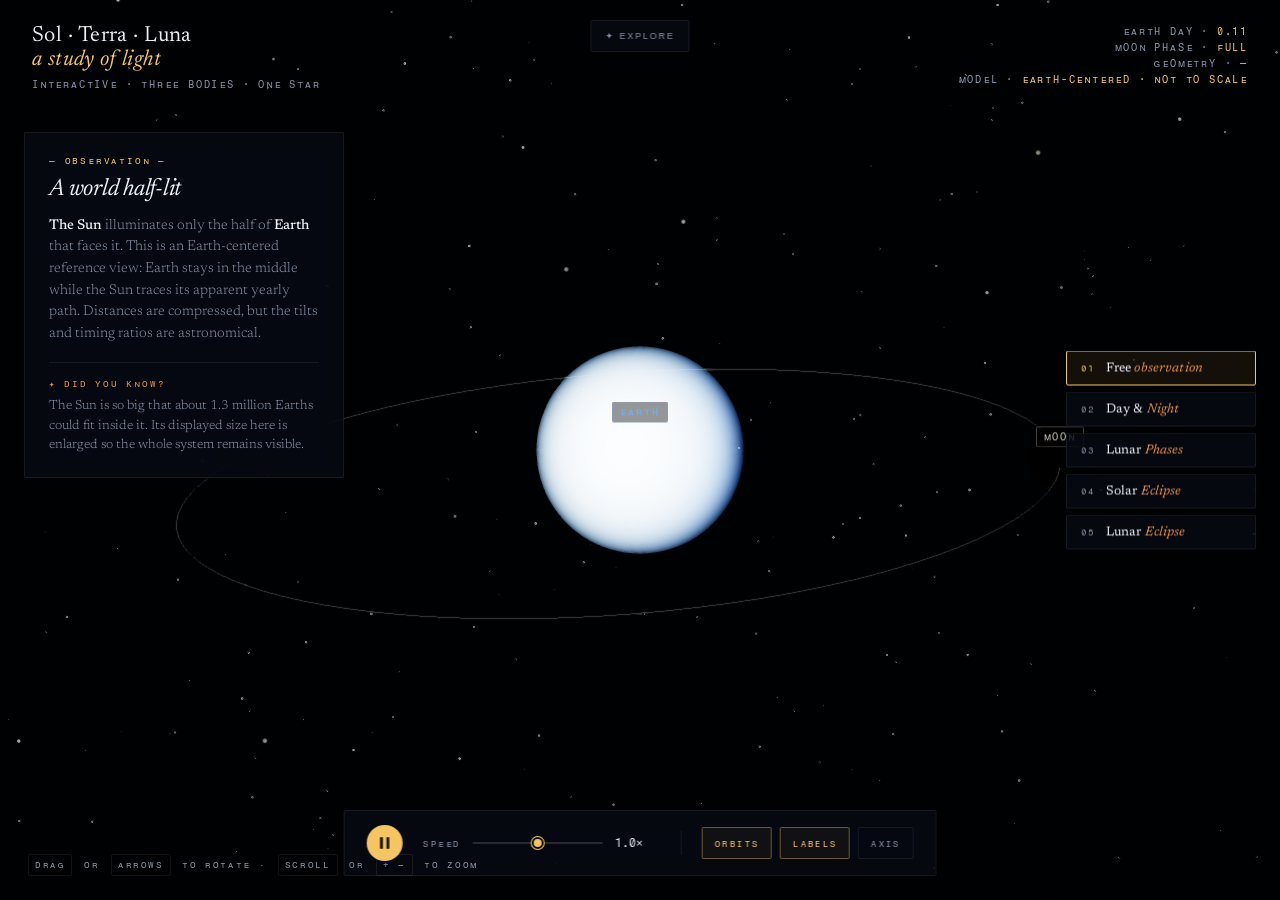
==== commit 809d31a0: "Upgrade Three.js from r128 UMD to r185 ES modules. Replace the retired global build with an import m" ====
--- a/index.html
+++ b/index.html
@@ -24,7 +24,7 @@
 <link rel="preconnect" href="https://fonts.googleapis.com">
 <link rel="preconnect" href="https://fonts.gstatic.com" crossorigin>
 <link href="https://fonts.googleapis.com/css2?family=Fragment+Mono&family=Newsreader:opsz,wght@6..72,300;6..72,400;6..72,500;6..72,600&display=swap" rel="stylesheet">
-<link rel="stylesheet" href="common.css?v=20260728-13">
+<link rel="stylesheet" href="common.css?v=20260728-15">
 <style>
   /* Shared design tokens & component styles live in common.css.
      Only page-specific rules for the light study remain here. */
@@ -150,19 +150,18 @@
 <div class="label-3d earth" id="label-earth" aria-hidden="true">Earth</div>
 <div class="label-3d moon" id="label-moon" aria-hidden="true">Moon</div>
 
-<script src="common.js?v=20260728-13"></script>
-<script src="data.js?v=20260728-13"></script>
-<script src="vendor/three/three.min.js"></script>
-<script src="vendor/three/CopyShader.js"></script>
-<script src="vendor/three/LuminosityHighPassShader.js"></script>
-<script src="vendor/three/GammaCorrectionShader.js"></script>
-<script src="vendor/three/FXAAShader.js"></script>
-<script src="vendor/three/EffectComposer.js"></script>
-<script src="vendor/three/RenderPass.js"></script>
-<script src="vendor/three/ShaderPass.js"></script>
-<script src="vendor/three/UnrealBloomPass.js"></script>
-<script>
-'use strict';
+<script type="importmap">
+{
+  "imports": {
+    "three": "./vendor/three/three.module.min.js",
+    "three/addons/": "./vendor/three/addons/"
+  }
+}
+</script>
+<script type="module">
+import * as THREE from 'three';
+import { SPACE } from './common.js';
+import { SPACE_DATA } from './data.js';
 
 // ─────────────────────────────────────────────────────────
 // 1. SCENE SETUP
@@ -317,7 +316,7 @@
 
   const color = new THREE.CanvasTexture(colorCanvas);
   const bump = new THREE.CanvasTexture(bumpCanvas);
-  color.encoding = THREE.sRGBEncoding;
+  color.colorSpace = THREE.SRGBColorSpace;
   [color, bump].forEach(tex => {
     tex.wrapS = THREE.RepeatWrapping;
     tex.wrapT = THREE.ClampToEdgeWrapping;
@@ -334,7 +333,7 @@
   texture.wrapS = THREE.RepeatWrapping;
   texture.wrapT = THREE.ClampToEdgeWrapping;
   texture.anisotropy = Math.min(8, renderer.capabilities.getMaxAnisotropy());
-  if (colorTexture) texture.encoding = THREE.sRGBEncoding;
+  if (colorTexture) texture.colorSpace = THREE.SRGBColorSpace;
   return texture;
 }
 
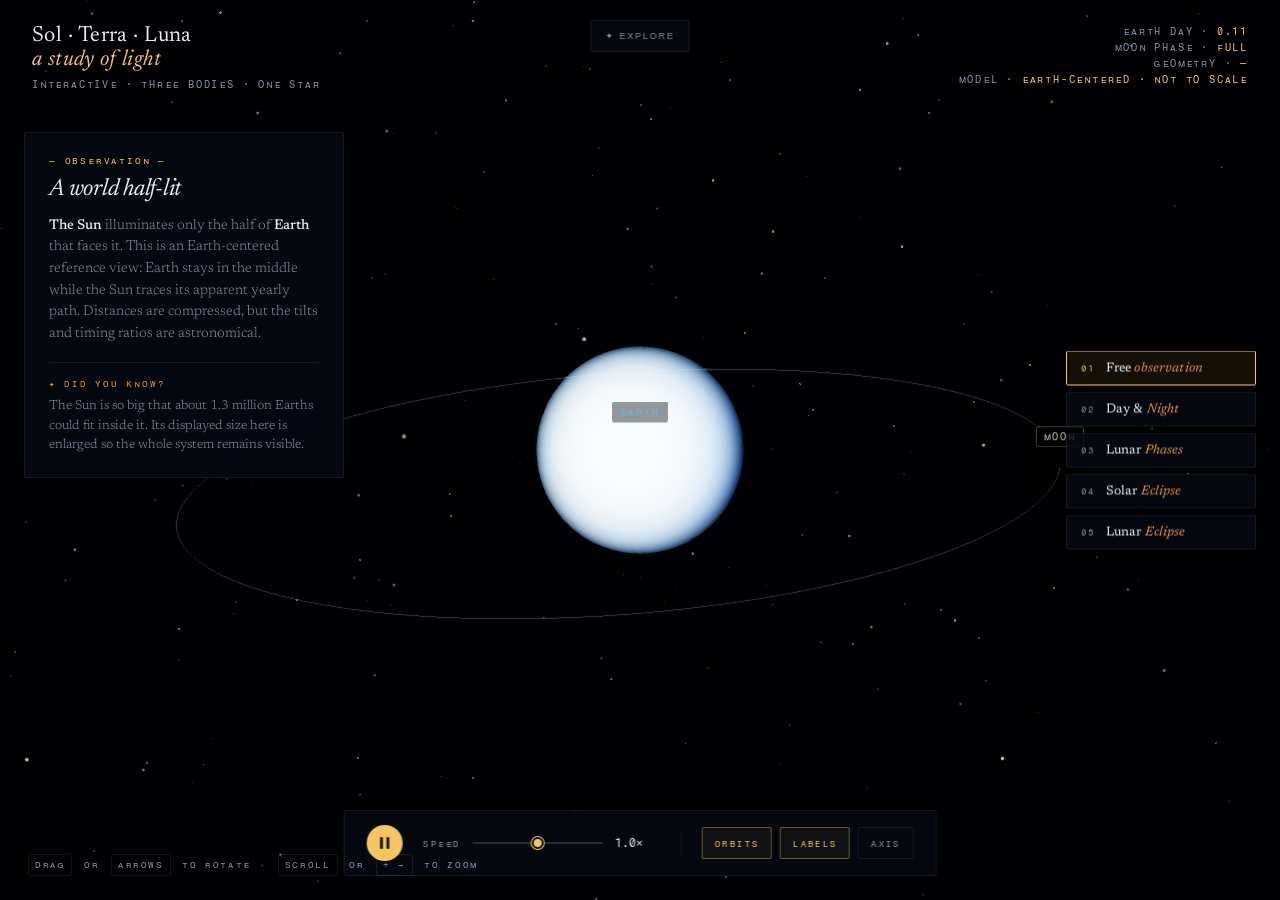
==== commit 130d7d98: "Retune HDR bloom so lit planets stop washing out to white. r185's half-float composer runs bloom in " ====
--- a/index.html
+++ b/index.html
@@ -167,7 +167,7 @@
 // 1. SCENE SETUP
 // ─────────────────────────────────────────────────────────
 const setup = SPACE.createScene({
-  bloom: { strength: 0.55, radius: 0.45, threshold: 0.82 },
+  bloom: { radius: 0.35, strength: 0.45, threshold: 1.4 },
   canvasLabel: '3D model of the Sun, Earth, and Moon. Focus it and use the arrow keys to rotate, plus and minus to zoom.',
   shadowMap: true
 });
@@ -211,7 +211,7 @@
 scene.add(sunGroup);
 
 // directional light from the sun (parallel rays — realistic for distant star)
-const sunLight = new THREE.DirectionalLight(0xffeacc, 2.2);
+const sunLight = new THREE.DirectionalLight(0xffeacc, 1.35);
 sunLight.position.copy(sunGroup.position);
 sunLight.target.position.set(0, 0, 0);
 sunLight.castShadow = true;
@@ -357,7 +357,7 @@
   normalScale: new THREE.Vector2(0.55, 0.55),
   specularMap: earthSpecularTexture,
   specular: new THREE.Color(0x596779),
-  shininess: 24
+  shininess: 14
 });
 earthMaterial.onBeforeCompile = (shader) => {
   shader.uniforms.nightMap = earthNightUniforms.nightMap;
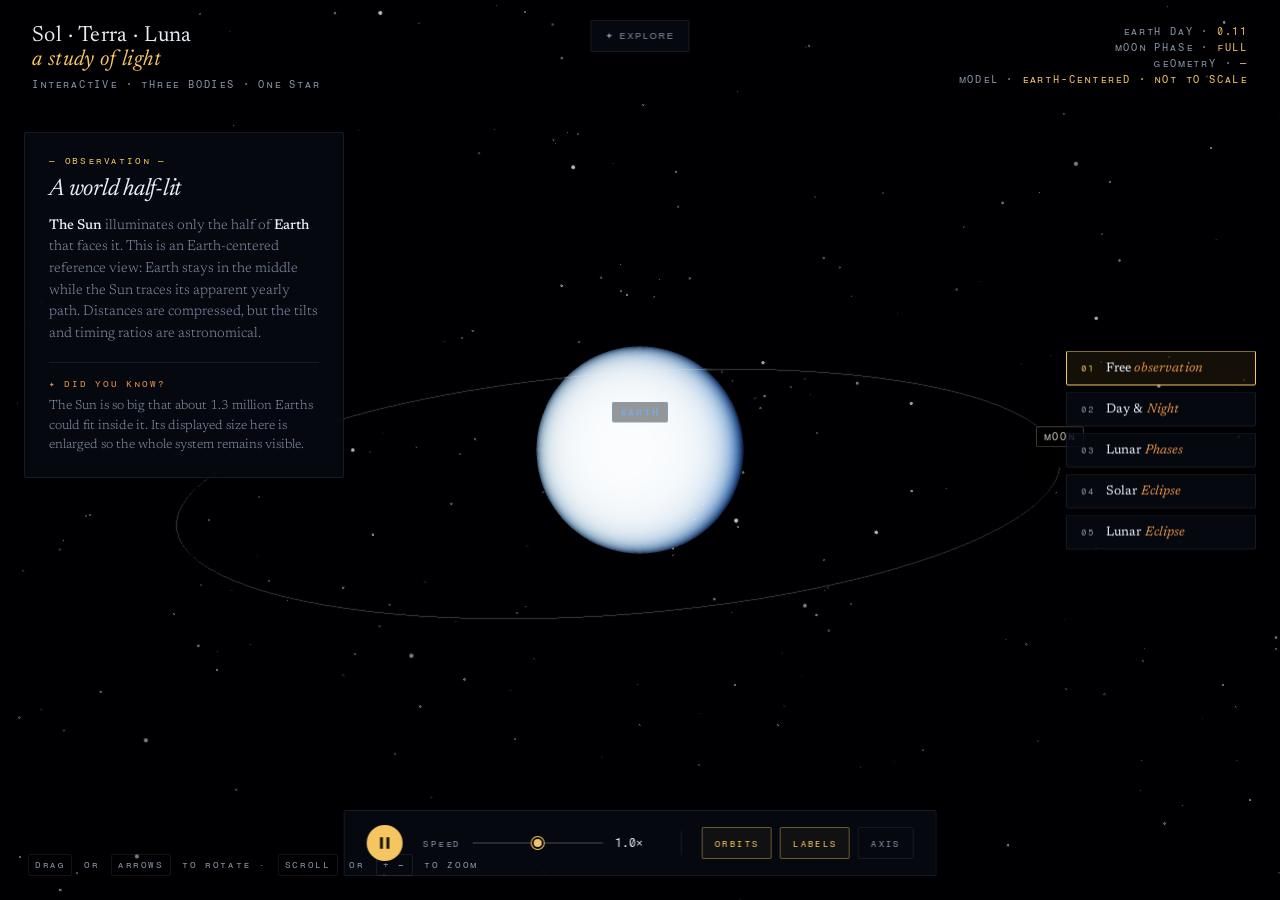
==== commit d689d67d: "Make HDR bloom defaults canonical; drop per-page copies. createScene already owns the half-float-saf" ====
--- a/index.html
+++ b/index.html
@@ -167,7 +167,6 @@
 // 1. SCENE SETUP
 // ─────────────────────────────────────────────────────────
 const setup = SPACE.createScene({
-  bloom: { radius: 0.35, strength: 0.45, threshold: 1.4 },
   canvasLabel: '3D model of the Sun, Earth, and Moon. Focus it and use the arrow keys to rotate, plus and minus to zoom.',
   shadowMap: true
 });
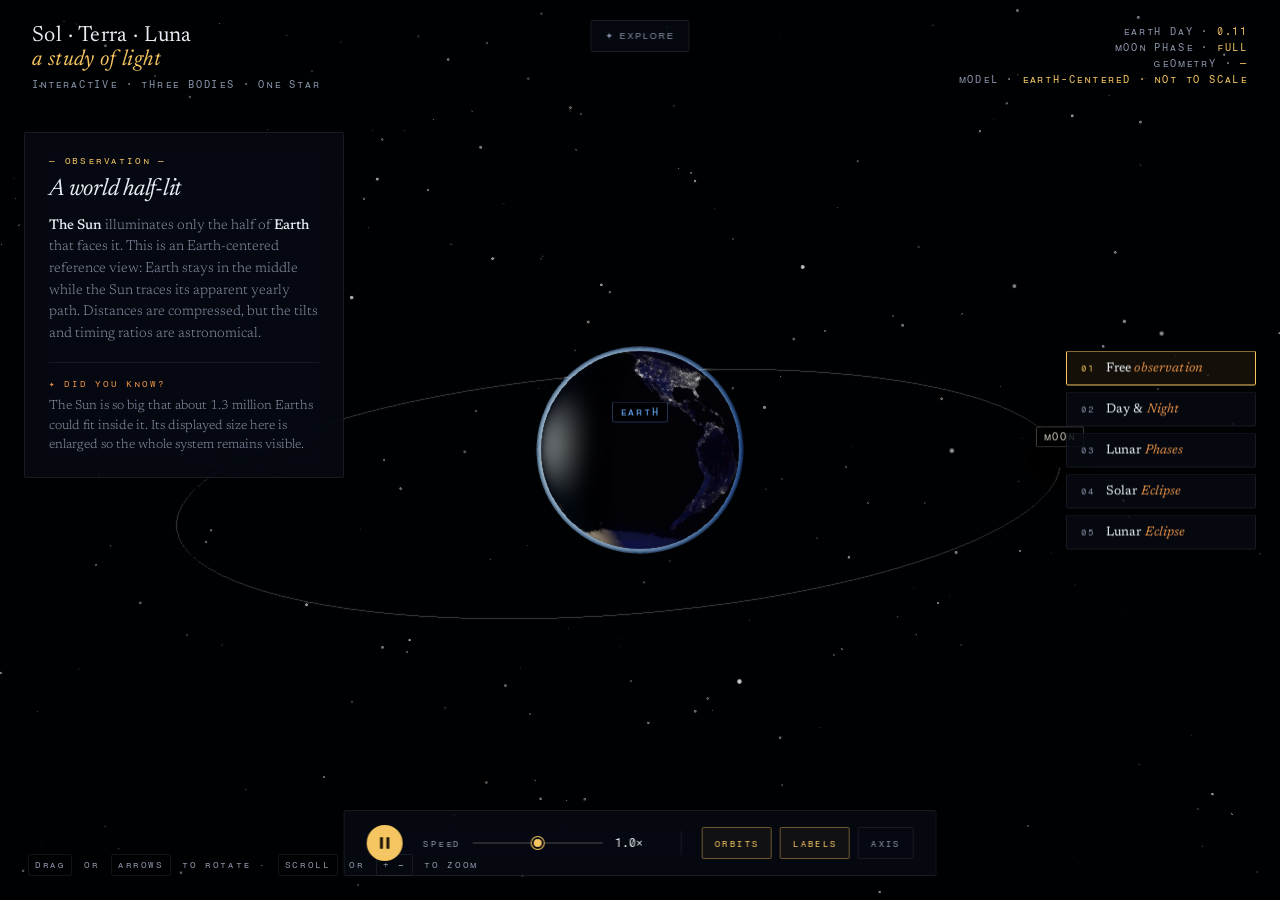
==== commit e8027922: "Restore scene rendering after Three.js upgrade Fix the Earth shader's renamed UV varying and restore" ====
--- a/index.html
+++ b/index.html
@@ -210,7 +210,7 @@
 scene.add(sunGroup);
 
 // directional light from the sun (parallel rays — realistic for distant star)
-const sunLight = new THREE.DirectionalLight(0xffeacc, 1.35);
+const sunLight = new THREE.DirectionalLight(0xffeacc, 2.2);
 sunLight.position.copy(sunGroup.position);
 sunLight.target.position.set(0, 0, 0);
 sunLight.castShadow = true;
@@ -367,7 +367,7 @@
       '#include <emissivemap_fragment>',
       `#include <emissivemap_fragment>
       float dayMix = smoothstep(-0.08, 0.22, dot(normalize(vNormal), sunDirView));
-      vec3 cityLights = texture2D(nightMap, vUv).rgb;
+      vec3 cityLights = texture2D(nightMap, vMapUv).rgb;
       totalEmissiveRadiance += cityLights * (1.0 - dayMix) * 1.6;`
     );
 };
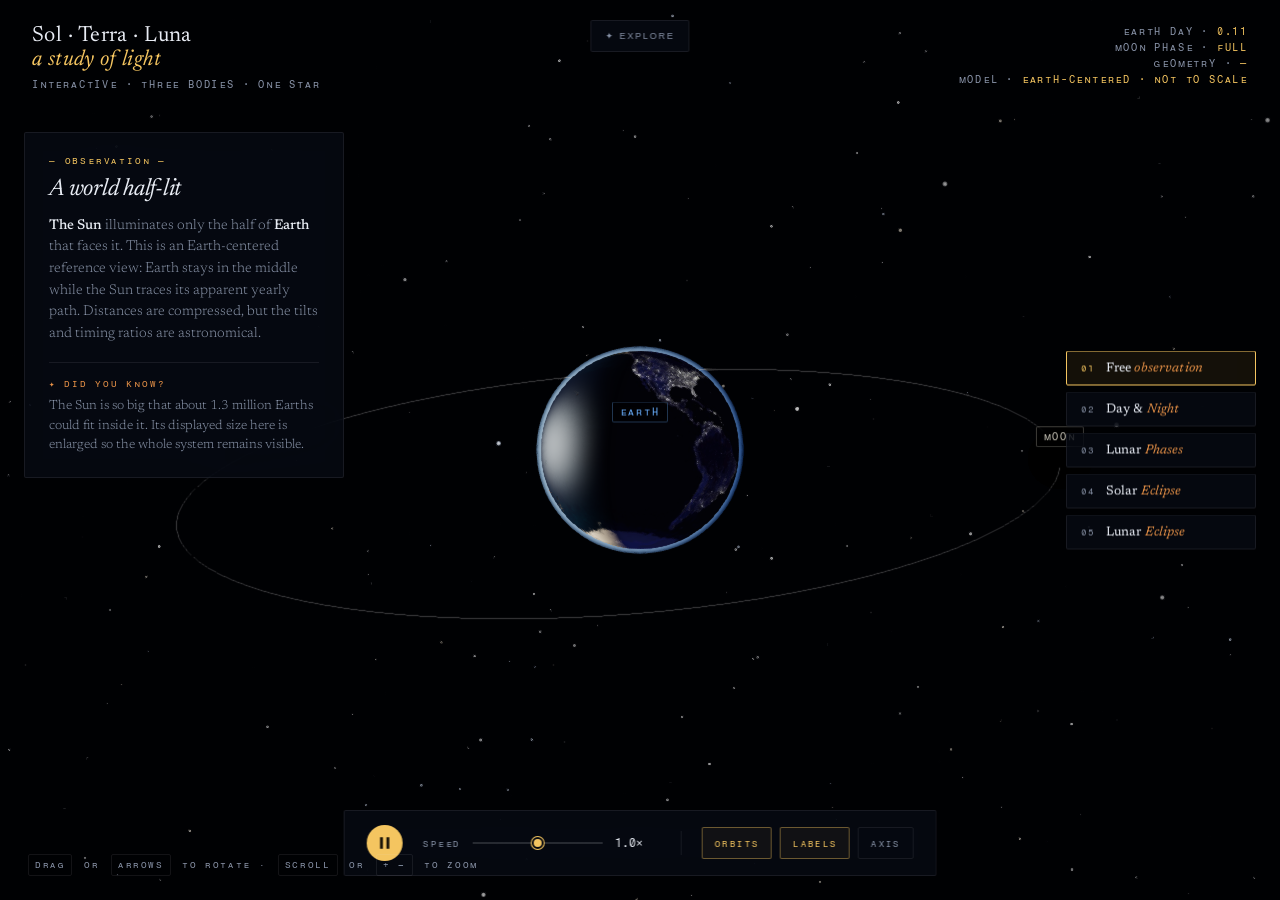
==== commit 288db322: "Migrate scene lighting to Three.js r185 Restore legacy irradiance with the required PI scaling while" ====
--- a/index.html
+++ b/index.html
@@ -210,7 +210,7 @@
 scene.add(sunGroup);
 
 // directional light from the sun (parallel rays — realistic for distant star)
-const sunLight = new THREE.DirectionalLight(0xffeacc, 2.2);
+const sunLight = new THREE.DirectionalLight(0xffeacc, 2.2 * Math.PI);
 sunLight.position.copy(sunGroup.position);
 sunLight.target.position.set(0, 0, 0);
 sunLight.castShadow = true;
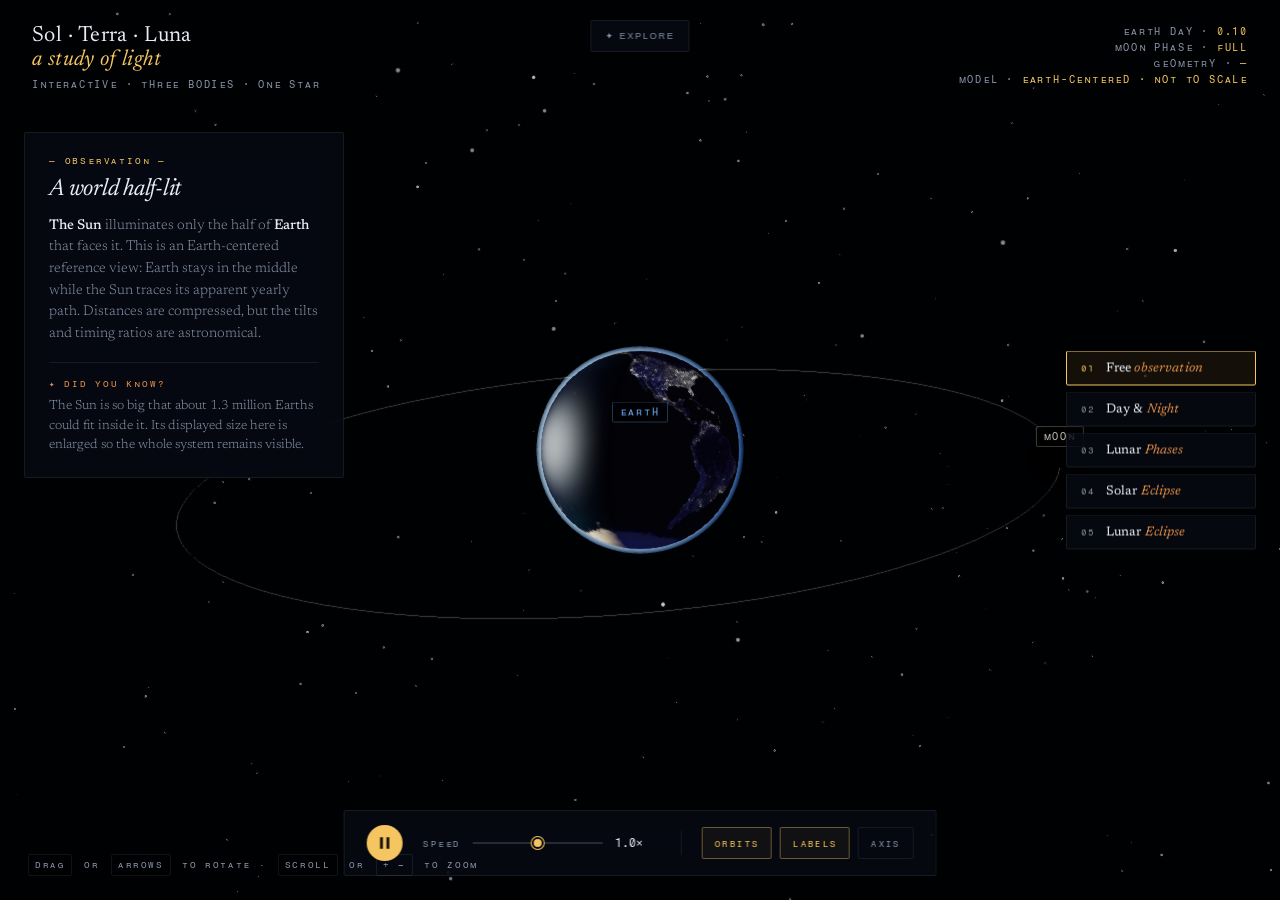
==== commit a26729b0: "Adapt Sun output to bloom quality Scale the Sun's HDR output only while bloom is enabled so lower qu" ====
--- a/index.html
+++ b/index.html
@@ -783,6 +783,7 @@
 
   // Animated shader clocks
   const t = SPACE.prefersReducedMotion ? 0 : sim.visualTime;
+  sunUniforms.uOutputScale.value = setup.bloomPass && setup.bloomPass.enabled ? Math.PI : 1;
   sunUniforms.uTime.value = t;
   starUniforms.uTime.value = t;
 
